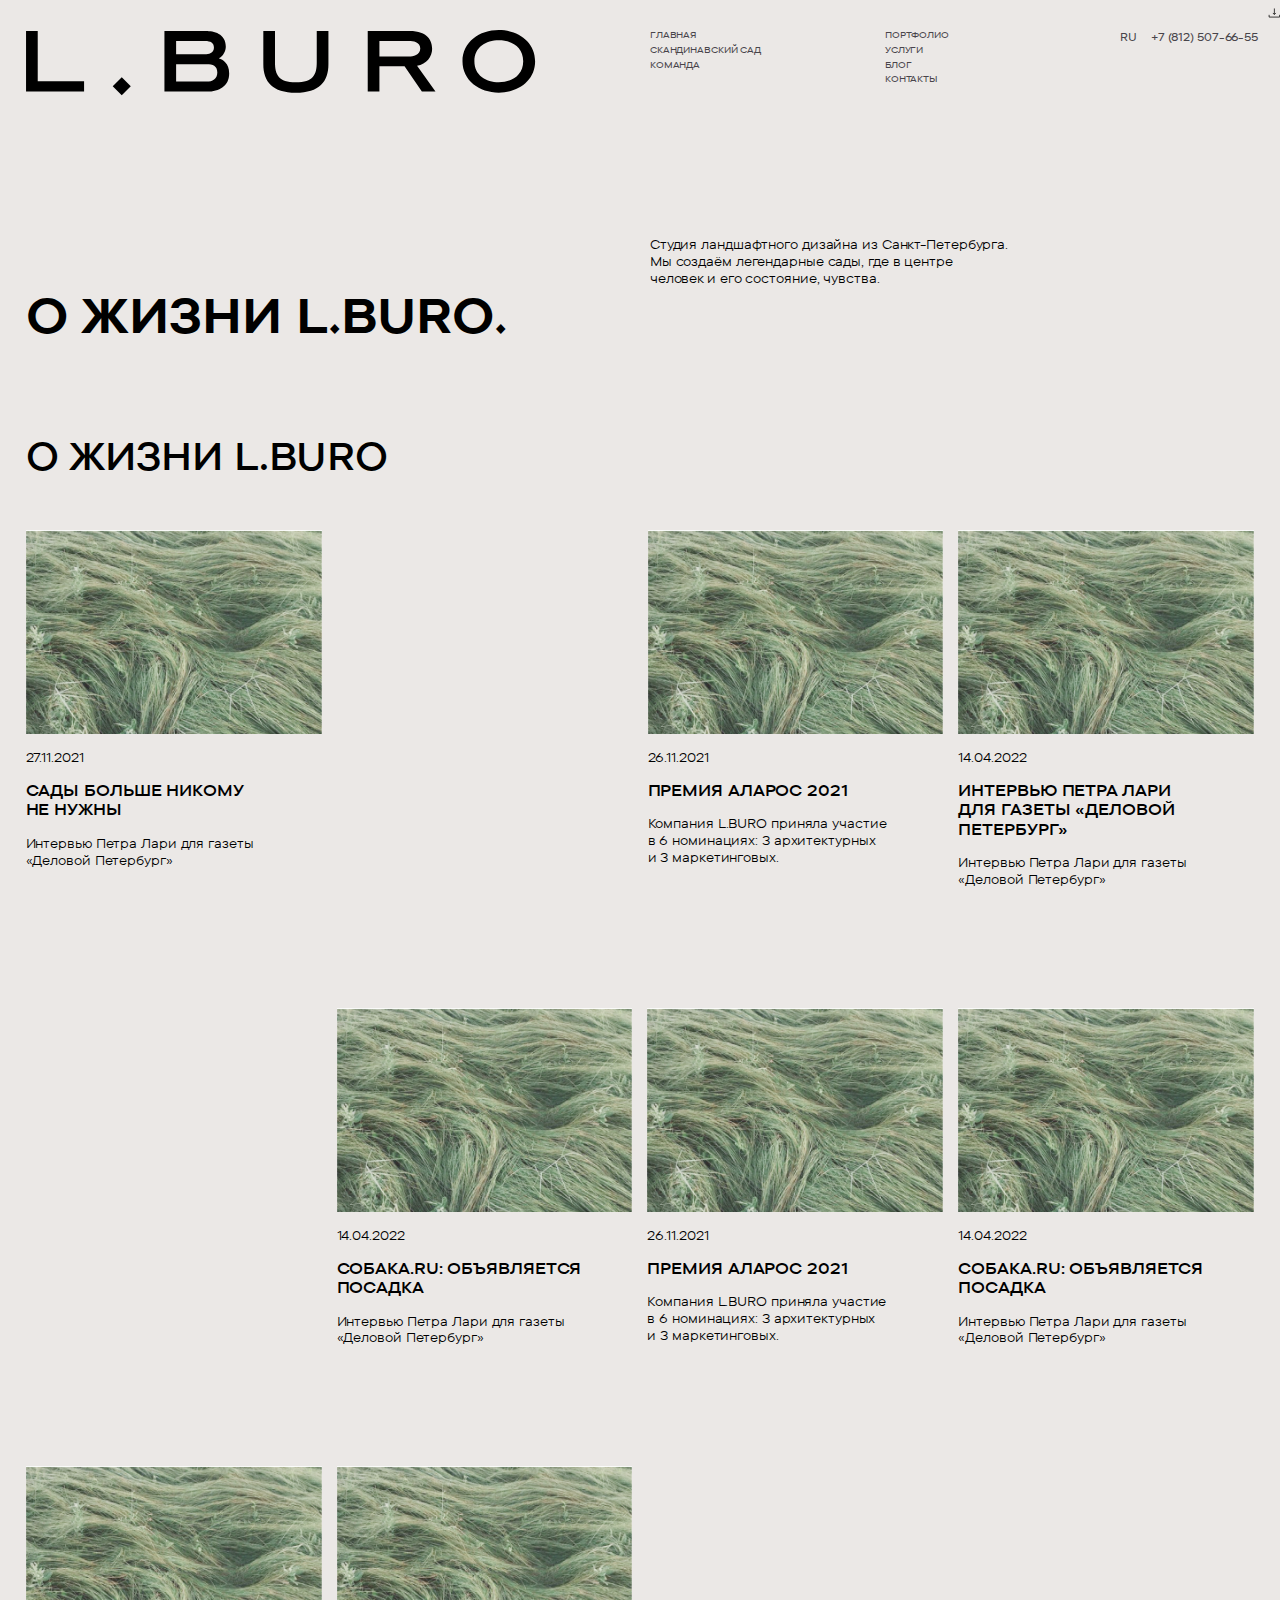
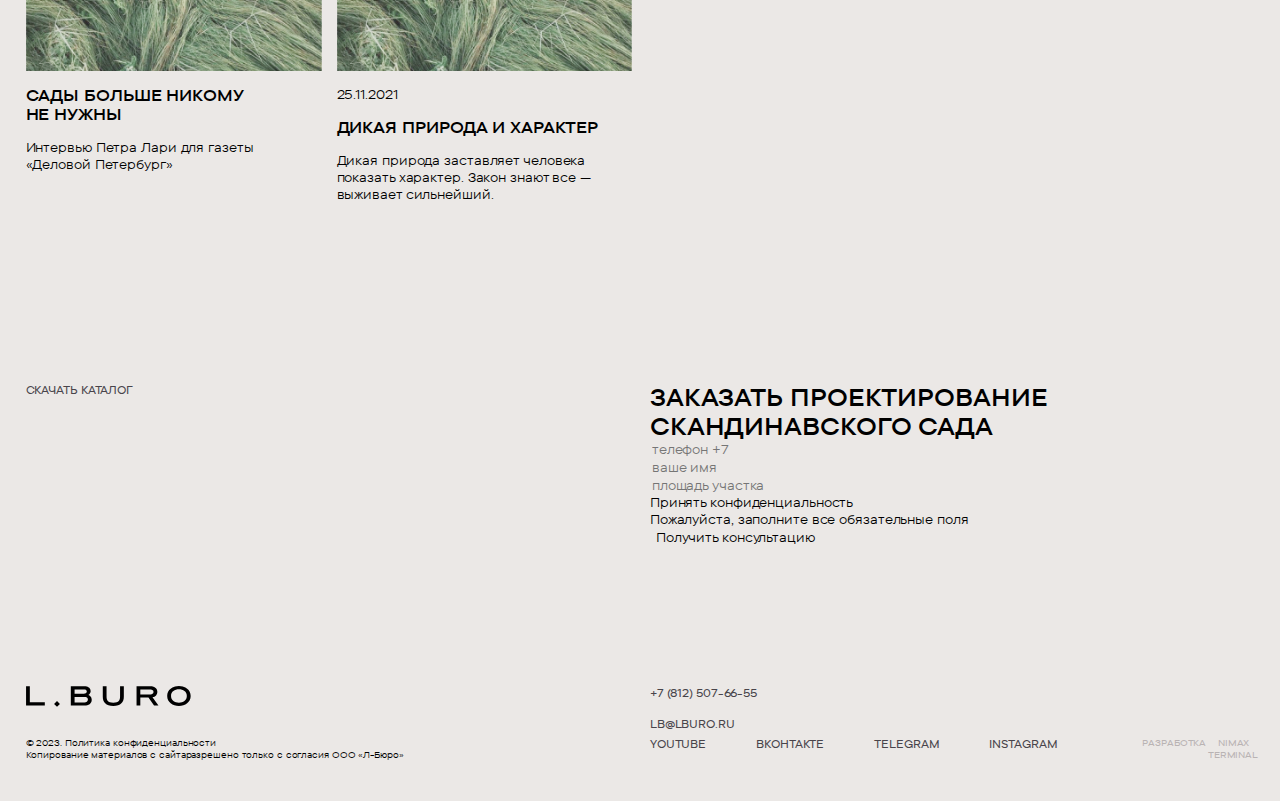
==== about_life.html @ 873e6e2b "1440 1.0" ====
<html lang="en"><head>
	<meta charset="UTF-8">
	<!-- <meta name="viewport" content="width=device-width; initial-scale=1.0; maximum-scale=1.0; minimum-scale=1.0; user-scalable=no; target-densityDpi=device-dpi"> -->
	<title>L_B-U-R-O</title>
	<link rel="stylesheet" type="text/css" href="css/vars.css">
	<link rel="stylesheet" type="text/css" href="css/style.css">
	<link rel="stylesheet" type="text/css" href="css/index.css">
	<link rel="stylesheet" type="text/css" href="css/media.css">
	<script async type="text/javascript" src="js/scr.js"></script>
	<link rel="icon" type="image/png" href="favicon.png">
</head>
<body>
	<header>
		<div class="wrap df jcsb ">
			<div class="l-col"><div class="logo"><img src="img/logo.svg" alt=""></div></div>
			<div class="r-col df jcsb">
				<nav class="df">
					<div class="menu_col">
						<a class="menu_block mr-100 db fz-9 lh-120 menu_block_chosen" href="index.html">ГЛАВНАЯ</a>
						<a class="menu_block mr-100 db fz-9 lh-120" href="scandinavian_garden.html">СКАНДИНАВСКИЙ САД</a>
						<a class="menu_block mr-100 db fz-9 lh-120" href="team.html">КОМАНДА</a>
					</div>
					<div class="menu_col">
						<a class="menu_block mr-100 db fz-9 lh-120" href="portfolio.html">ПОРТФОЛИО</a>
						<a class="menu_block mr-100 db fz-9 lh-120" href="services.html">УСЛУГИ</a>
						<a class="menu_block mr-100 db fz-9 lh-120" href="public_spaces.html">БЛОГ</a>
						<a class="menu_block mr-100 db fz-9 lh-120" href="contacts.html">КОНТАКТЫ</a>
					</div>
				</nav>
				<div class="w-145 df jcsb ">
					<a href="#">ru</a>
					<a href="tel:+78125076655">+7&nbsp;(812)&nbsp;507-66-55</a>
				</div>
			</div>
		</div>
	</header>


	<section id="Promo" class="promo">
		<div class="df jcsb wrap">
			<div class="l-col"></div>
			<div class="r-col"><p class="mt-110 mxw-360">Студия ландшафтного дизайна из Санкт-Петербурга.
				Мы создаём легендарные сады, где в центре человек и его состояние, чувства.</p></div>
			
		</div>
		<div class="df jcsb wrap">
			<h1 class="mb-60">О ЖИЗНИ L.BURO.</h1>
		</div>
    </section>

	
    <section>
        <div class="wrap">
            <h2 class="mxw-450">О ЖИЗНИ L.BURO</h2>
        </div>
        <div class="wrap">
            <div class="df mt-50">
                <div class="w-25p mr-15">
                    <img src="img/philosophy1.png" alt="">
					<p  class="mt-15">27.11.2021</p>
                    <h4 class="mt-15 mb-15 pr-20 pr">САДЫ БОЛЬШЕ НИКОМУ НЕ НУЖНЫ</h4>
                    <p>Интервью Петра Лари для газеты «Деловой Петербург»</p>
				</div>
                <div class="w-25p mr-15"></div>
                <div class="w-25p mr-15">
                    <img src="img/philosophy1.png" alt="">
					<p  class="mt-15">26.11.2021</p>
                    <h4 class="mt-15 mb-15 pr-20 pr">ПРЕМИЯ АЛАРОС 2021</h4>
                    <p>Компания L.BURO приняла участие в 6 номинациях: 3 архитектурных и 3 маркетинговых.</p>
				</div>
                <div class="w-25p">
                    <img src="img/philosophy1.png" alt="">
					<p  class="mt-15">14.04.2022</p>
                    <h4 class="mt-15 mb-15 pr-20 pr">Интервью Петра Лари для газеты «Деловой Петербург»</h4>
                    <p>Интервью Петра Лари для газеты «Деловой Петербург»</p>
				</div>
            </div>
            <div class="df jcfe mt-120">
                <div class="w-25p mr-15">
				</div>
                <div class="w-25p mr-15">
                    <img src="img/philosophy1.png" alt="">
					<p  class="mt-15">14.04.2022</p>
                    <h4 class="mt-15 mb-15 pr-20 pr">СОБАКА.RU: ОБЪЯВЛЯЕТСЯ ПОСАДКА</h4>
                    <p>Интервью Петра Лари для газеты «Деловой Петербург»</p>
				</div>
                <div class="w-25p mr-15">
                    <img src="img/philosophy1.png" alt="">
					<p  class="mt-15">26.11.2021</p>
                    <h4 class="mt-15 mb-15 pr-20 pr">ПРЕМИЯ АЛАРОС 2021</h4>
                    <p>Компания L.BURO приняла участие в 6 номинациях: 3 архитектурных и 3 маркетинговых.</p>
				</div>
                <div class="w-25p">
                    <img src="img/philosophy1.png" alt="">
					<p  class="mt-15">14.04.2022</p>
                    <h4 class="mt-15 mb-15 pr-20 pr">СОБАКА.RU: ОБЪЯВЛЯЕТСЯ ПОСАДКА</h4>
                    <p>Интервью Петра Лари для газеты «Деловой Петербург»</p>
				</div>
            </div>
            <div class="df jcfe mt-120">
                <div class="w-25p mr-15">
                    <img src="img/philosophy1.png" alt="">
					<p  class="mt-15"></p>
                    <h4 class="mt-15 mb-15 pr-20 pr">САДЫ БОЛЬШЕ НИКОМУ НЕ НУЖНЫ</h4>
                    <p>Интервью Петра Лари для газеты «Деловой Петербург»</p>
				</div>
                <div class="w-25p mr-15">
                    <img src="img/philosophy1.png" alt="">
					<p  class="mt-15">25.11.2021</p>
                    <h4 class="mt-15 mb-15 pr-20 pr">ДИКАЯ ПРИРОДА И ХАРАКТЕР</h4>
                    <p>Дикая природа заставляет человека показать характер. Закон знают все — выживает сильнейший.</p>
				</div>
                <div class="w-25p mr-15">
				</div>
                <div class="w-25p">
				</div>
            </div>
        </div>
    </section>



    <section class="ordering mt-150">
        <div class="wrap df jcsb">
			<div class="l-col df aifs">
				<a class="download_catalog" href="catalog.pdf" class="download-catalog" target="_blank" download="">Скачать каталог</a>
			</div>

			<div class="r-col df fdc ais">
                <h3>ЗАКАЗАТЬ ПРОЕКТИРОВАНИЕ<br/>СКАНДИНАВСКОГО САДА</h3>
                <form class="ordering_form df fdc ais" action="/mail/project.php">
                    <input type="tel" name="phone" placeholder="телефон +7" class="required">
                    <input type="text" name="name" placeholder="ваше&nbsp;имя" class="required">
                    <input type="text" name="square" placeholder="площадь участка" class="required">
                    <div class="ordering_check">
                        <div class="check-name">Принять конфиденциальность</div>
                        <input id="check-project" type="checkbox" name="check" hidden="" class="required">
                        <label for="check-project"></label>
                    </div>
                    <div class="error-block">Пожалуйста, заполните все обязательные поля</div>
                    <input class="asfs" type="submit" value="Получить консультацию">
                </form>
			</div>
        </div>
    </section>


	<footer>
		<div class="wrap df jcsb">
			<div class="l-col fdc">
				<img class="footer_logo" src="/img/logo.svg" alt="">
			</div>
			<div class="r-col">
				<div class="footer_contacts">
					<a href="tel:+78125076655">+7&nbsp;(812)&nbsp;507-66-55</a><br/>
					<a href="mailto:lb@lburo.ru">lb@lburo.ru</a>
				</div>
			</div>
		</div>
		<div class="wrap df jcsb">
			<div class="l-col">
				<div class="copyright">© 2023. Политика конфиденциальности<br/>
					Копирование материалов с сайтаразрешено только с согласия ООО «Л-Бюро»</div>
			</div>
			<div class="r-col df jcsb">
				<div class="footer_soc_list df">
					<div class="footer_soc"><a href="https://www.youtube.com/channel/UC5FNJGqJeMxqnwFnIz5Bm9A" target="_blank">YouTube</a></div>
					<div class="footer_soc"><a href="https://vk.com/lburo" target="_blank">ВKонтакте</a></div>
					<div class="footer_soc"><a href="https://t.me/lburo" target="_blank">TELEGRAM</a></div>
					<div class="footer_soc"><a href="https://www.instagram.com/lburo/" target="_blank">instagram</a></div>
				</div>
				<div class="footer_designer">
					Разработка&nbsp;&nbsp;&nbsp;
					<a href="https://www.nimax.ru/" target="_blank">NIMAX</a>&nbsp;&nbsp;&nbsp;
					<a href="https://www.terminaldesign.ru/" target="_blank">Terminal</a>
				</div>
			</div>
		</div>
	</footer>

</body>
</html>
---- css/vars.css ----
:root {
	--color-black: black;
	--color-dark-gray: #6C6B6B;
	--color-light-gray: #B9B3B3;

	--fz-text: 13px;
	--fz-text-lead: 19.5px;
	--fz-text-small-caps: 11px;
	--fz-text-small: 9px;
	--fz-text-link: 9px;
	--fz-text-Bullet-point: 13px;
	--lh-text: 1.3;
	--lh-other: 1.2;
	--lh-Bullet-point: 1.3;
}

.fw-l{font-weight: 300;}
.fw-r{font-weight: 400;}
.fw-n{font-weight: 450;}
.fw-m{font-weight: 500;}
.fw-db{font-weight: 600;}
.fw-b{font-weight: 700;}
.fz-13{font-size: 13px;}
.fz-19_5{font-size: 19.5px;}
.fz-11{font-size: 11px;}
.fz-9{font-size: 9px;}
.fz-38{font-size: 38px;}
.fz-24{font-size: 24px;}
.c-dg{color: #6C6B6B}
.c-lg{color: #B9B3B3}
.lh-130{line-height: 1.3;}
.lh-120{line-height: 1.2;}
---- css/style.css ----
@import "/fonts/stylesheet.css" all;
/* TT Commons Pro Expanded 300, 400, 500, 600 */

html,body{width: 100%; margin: 0; padding: 0;}
.wrap{margin: 0 auto; max-width: 1380px; width: 96%;}
.wrap_else{margin: 0 auto; max-width: 1440px; width: 90%;}
p, h1, h2, h3, h4, h5{-webkit-margin-before: 0; -webkit-margin-after: 0; margin: 0; padding: 0;}


*::selection{background-color: rgba(72,68,74,.6);}
body, a, h1, h2, h3, h4, input, textarea, button, input::placeholder, textarea::placeholder{font-family: "TT Commons Pro Expanded", Arial, sans-serif;}
body{
	font-size: var(--fz-text);
	line-height: var(--lh-text);
    color: var(--color-black);
    overflow-x: hidden;
	background-color: #EBE8E6;
	letter-spacing: -.1;
}
a, button{
	font-size: var(--fz-text-small-caps);
	line-height: var(--lh-text);
	text-transform: uppercase;
	font-weight: 500;
	display: block;
	letter-spacing: -.1;
}
body > section, footer, header{float: left; width: 100%;}
section{margin-bottom: 30px;}
a{text-decoration: none; color: #48444A;}
form{margin: 0;}
input{
    background: none;
    border: none;
    outline: none;
	letter-spacing: -.1;
}
h1, h2, h3, h4, h5{text-transform: uppercase; line-height: var(--lh-other);}
h1{
	font-family: "TT Commons Pro Expanded";
	font-size: 48px;
	font-weight: 700;
	text-transform: uppercase;}
h2{
	font-size: 38px;
	font-weight: 600;
}
h2.type2{
	font-weight: 300;
	color: #6C6B6B;
	width: 450px;
}
h3{
	font-size: 24px;
	font-weight: 600;
}
h4{
	font-size: 16px;
	font-weight: 600;
	letter-spacing: -.1;
}
img{max-width: 100%;}
/* h1:last-of-type:after {
    content: ".";
	font-weight: 700;} */

.l-col, .r-col{
	max-width: 682px;
	width: 49.5%;
	min-width: 49.5%;}
.r-col{margin-left: 16px;}
.col4{width: 25%;}
.col3{max-width: 33.4%;}

.pr{position: relative;}
.pa{position: absolute;}
.l-0{left: 0;}.r-0{right: 0;}.t-0{top: 0;}.b-0{bottom: 0;}
.l-1{left: 1px;}.r-1{right: 1px;}.t-1{top: 1px;}.b-1{bottom: 1px;}

.db{display: block;}
.df{display: flex;}
.fdc{flex-direction: column;}
.asfe{align-self: flex-end;}
.asfs{align-self: flex-start;}
.aife{align-items: flex-end;}
.aifs{align-items: flex-start;}
.aic{align-items: center;}
.ais{align-items: stretch;}
.jcsb{justify-content: space-between;}
.jcfs{justify-content: flex-start;}
.jcfe{justify-content: flex-end;}
.jcc{justify-content: center;}
.fww{flex-wrap: wrap;}

.bz-bb{box-sizing: border-box;}

.tar{text-align: right;}
.tal{text-align: left;}
.tac{text-align: center;}

.mnw-100p{min-width: 100%;}
.mnw-50p{min-width: 50%;}

.mxw-100p{max-width: 100%;}
.mxw-50p{max-width: 50%;}
.mxw-25p{max-width: 25%;}

.w-25p{width: 25%;}
.w-50p{width: 50%;}

.mxw-265{max-width: 265px;}
.mxw-280{max-width: 280px;}
.mxw-340{max-width: 340px;}
.mxw-350{max-width: 350px;}
.mxw-360{max-width: 360px;}
.mxw-370{max-width: 370px;}
.mxw-380{max-width: 380px;}
.mxw-400{max-width: 400px;}
.mxw-450{max-width: 450px;}
.mxw-505{max-width: 505px;}
.mxw-550{max-width: 550px;}
.mxw-630{max-width: 630px;}

.w-400{width: 400px;}
.w-265{width: 265px;}
.w-240{width: 265px;}
.w-135{width: 135px;}
.w-145{width: 145px;}
.w-10_5{width: 10.5px;}

.h-10_5{height: 10.5px;}

.p-1{padding: 1px;} .p-2{padding: 2px;} .p-3{padding: 3px;} .p-4{padding: 4px;} .p-5{padding: 5px;} .p-6{padding: 6px;} .p-7{padding: 7px;} .p-8{padding: 8px;} .p-9{padding: 9px;} .p-10{padding: 10px;} .p-11{padding: 11px;} .p-12{padding: 12px;} .p-13{padding: 13px;} .p-14{padding: 14px;} .p-15{padding: 15px;}

.pt-0{padding-top: 0px;}     .pr-0{padding-right: 0px;}     .pb-0{padding-bottom: 0;}     .pl-0{padding-left: 0px;}
.pt-5{padding-top: 5px;}     .pr-5{padding-right: 5px;}     .pb-5{padding-bottom: 5;}     .pl-5{padding-left: 5px;}
.pt-10{padding-top: 10px;}   .pr-10{padding-right: 10px;}   .pb-10{padding-bottom: 10;}   .pl-10{padding-left: 10px;}
.pt-15{padding-top: 15px;}   .pr-15{padding-right: 15px;}   .pb-15{padding-bottom: 15;}   .pl-15{padding-left: 15px;}
.pt-20{padding-top: 20px;}   .pr-20{padding-right: 20px;}   .pb-20{padding-bottom: 20;}   .pl-20{padding-left: 20px;}
.pt-25{padding-top: 25px;}   .pr-25{padding-right: 25px;}   .pb-25{padding-bottom: 25;}   .pl-25{padding-left: 25px;}
.pt-30{padding-top: 30px;}   .pr-30{padding-right: 30px;}   .pb-30{padding-bottom: 30;}   .pl-30{padding-left: 30px;}
.pt-35{padding-top: 35px;}   .pr-35{padding-right: 35px;}   .pb-35{padding-bottom: 35;}   .pl-35{padding-left: 35px;}
.pt-40{padding-top: 40px;}   .pr-40{padding-right: 40px;}   .pb-40{padding-bottom: 40;}   .pl-40{padding-left: 40px;}
.pt-45{padding-top: 45px;}   .pr-45{padding-right: 45px;}   .pb-45{padding-bottom: 45;}   .pl-45{padding-left: 45px;}
.pt-50{padding-top: 50px;}   .pr-50{padding-right: 50px;}   .pb-50{padding-bottom: 50;}   .pl-50{padding-left: 50px;}
.pt-55{padding-top: 55px;}   .pr-55{padding-right: 55px;}   .pb-55{padding-bottom: 55;}   .pl-55{padding-left: 55px;}
.pt-60{padding-top: 60px;}   .pr-60{padding-right: 60px;}   .pb-60{padding-bottom: 60;}   .pl-60{padding-left: 60px;}

.mt--10{margin-top: -10px;} .mr--10{margin-right: -10px;} .mb--10{margin-bottom: -10;} .ml--10{margin-left: -10px;}
.mt--9{margin-top: -9px;}   .mr--9{margin-right: -9px;}   .mb--9{margin-bottom: -9;}   .ml--9{margin-left: -9px;}
.mt--8{margin-top: -8px;}   .mr--8{margin-right: -8px;}   .mb--8{margin-bottom: -8;}   .ml--8{margin-left: -8px;}
.mt--7{margin-top: -7px;}   .mr--7{margin-right: -7px;}   .mb--7{margin-bottom: -7;}   .ml--7{margin-left: -7px;}
.mt--6{margin-top: -6px;}   .mr--6{margin-right: -6px;}   .mb--6{margin-bottom: -6;}   .ml--6{margin-left: -6px;}
.mt--5{margin-top: -5px;}   .mr--5{margin-right: -5px;}   .mb--5{margin-bottom: -5;}   .ml--5{margin-left: -5px;}
.mt--4{margin-top: -4px;}   .mr--4{margin-right: -4px;}   .mb--4{margin-bottom: -4;}   .ml--4{margin-left: -4px;}
.mt--3{margin-top: -3px;}   .mr--3{margin-right: -3px;}   .mb--3{margin-bottom: -3;}   .ml--3{margin-left: -3px;}
.mt--2{margin-top: -2px;}   .mr--2{margin-right: -2px;}   .mb--2{margin-bottom: -2;}   .ml--2{margin-left: -2px;}
.mt--1{margin-top: -1px;}   .mr--1{margin-right: -1px;}   .mb--1{margin-bottom: -1;}   .ml--1{margin-left: -1px;}
.mt-1{margin-top: 1px;}     .mr-1{margin-right: 1px;}     .mb-1{margin-bottom: 1;}     .ml-1{margin-left: 1px;}
.mt-2{margin-top: 2px;}     .mr-2{margin-right: 2px;}     .mb-2{margin-bottom: 2;}     .ml-2{margin-left: 2px;}
.mt-3{margin-top: 3px;}     .mr-3{margin-right: 3px;}     .mb-3{margin-bottom: 3;}     .ml-3{margin-left: 3px;}
.mt-4{margin-top: 4px;}     .mr-4{margin-right: 4px;}     .mb-4{margin-bottom: 4;}     .ml-4{margin-left: 4px;}
.mt-5{margin-top: 5px;}     .mr-5{margin-right: 5px;}     .mb-5{margin-bottom: 5;}     .ml-5{margin-left: 5px;}
.mt-6{margin-top: 6px;}     .mr-6{margin-right: 6px;}     .mb-6{margin-bottom: 6;}     .ml-6{margin-left: 6px;}
.mt-7{margin-top: 7px;}     .mr-7{margin-right: 7px;}     .mb-7{margin-bottom: 7;}     .ml-7{margin-left: 7px;}
.mt-8{margin-top: 8px;}     .mr-8{margin-right: 8px;}     .mb-8{margin-bottom: 8;}     .ml-8{margin-left: 8px;}
.mt-9{margin-top: 9px;}     .mr-9{margin-right: 9px;}     .mb-9{margin-bottom: 9;}     .ml-9{margin-left: 9px;}
.mt-10{margin-top: 10px;}   .mr-10{margin-right: 10px;}   .mb-10{margin-bottom: 10;}   .ml-10{margin-left: 10px;}
.mt-15{margin-top: 15px;}   .mr-15{margin-right: 15px;}   .mb-15{margin-bottom: 15;}   .ml-15{margin-left: 15px;}
.mt-20{margin-top: 20px;}   .mr-20{margin-right: 20px;}   .mb-20{margin-bottom: 20;}   .ml-20{margin-left: 20px;}
.mt-25{margin-top: 25px;}   .mr-25{margin-right: 25px;}   .mb-25{margin-bottom: 25;}   .ml-25{margin-left: 25px;}
.mt-30{margin-top: 30px;}   .mr-30{margin-right: 30px;}   .mb-30{margin-bottom: 30;}   .ml-30{margin-left: 30px;}
.mt-35{margin-top: 35px;}   .mr-35{margin-right: 35px;}   .mb-35{margin-bottom: 35;}   .ml-35{margin-left: 35px;}
.mt-40{margin-top: 40px;}   .mr-40{margin-right: 40px;}   .mb-40{margin-bottom: 40;}   .ml-40{margin-left: 40px;}
.mt-45{margin-top: 45px;}   .mr-45{margin-right: 45px;}   .mb-45{margin-bottom: 45;}   .ml-45{margin-left: 45px;}
.mt-50{margin-top: 50px;}   .mr-50{margin-right: 50px;}   .mb-50{margin-bottom: 50;}   .ml-50{margin-left: 50px;}
.mt-55{margin-top: 55px;}   .mr-55{margin-right: 55px;}   .mb-55{margin-bottom: 55;}   .ml-55{margin-left: 55px;}
.mt-60{margin-top: 60px;}   .mr-60{margin-right: 60px;}   .mb-60{margin-bottom: 60;}   .ml-60{margin-left: 60px;}
.mt-65{margin-top: 65px;}   .mr-65{margin-right: 65px;}   .mb-65{margin-bottom: 65;}   .ml-65{margin-left: 65px;}
.mt-70{margin-top: 70px;}   .mr-70{margin-right: 70px;}   .mb-70{margin-bottom: 70;}   .ml-70{margin-left: 70px;}
.mt-75{margin-top: 75px;}   .mr-75{margin-right: 75px;}   .mb-75{margin-bottom: 75;}   .ml-75{margin-left: 75px;}
.mt-80{margin-top: 80px;}   .mr-80{margin-right: 80px;}   .mb-80{margin-bottom: 80;}   .ml-80{margin-left: 80px;}
.mt-85{margin-top: 85px;}   .mr-85{margin-right: 85px;}   .mb-85{margin-bottom: 85;}   .ml-85{margin-left: 85px;}
.mt-90{margin-top: 90px;}   .mr-90{margin-right: 90px;}   .mb-90{margin-bottom: 90;}   .ml-90{margin-left: 90px;}
.mt-95{margin-top: 95px;}   .mr-95{margin-right: 95px;}   .mb-95{margin-bottom: 95;}   .ml-95{margin-left: 95px;}
.mt-100{margin-top: 100px;} .mr-100{margin-right: 100px;} .mb-100{margin-bottom: 100;} .ml-100{margin-left: 100px;}
.mt-105{margin-top: 105px;} .mr-105{margin-right: 105px;} .mb-105{margin-bottom: 105;} .ml-105{margin-left: 105px;}
.mt-110{margin-top: 110px;} .mr-110{margin-right: 110px;} .mb-110{margin-bottom: 110;} .ml-110{margin-left: 110px;}
.mt-115{margin-top: 115px;} .mr-115{margin-right: 115px;} .mb-115{margin-bottom: 115;} .ml-115{margin-left: 115px;}
.mt-120{margin-top: 120px;} .mr-120{margin-right: 120px;} .mb-120{margin-bottom: 120;} .ml-120{margin-left: 120px;}
.mt-125{margin-top: 125px;} .mr-125{margin-right: 125px;} .mb-125{margin-bottom: 125;} .ml-125{margin-left: 125px;}
.mt-130{margin-top: 130px;} .mr-130{margin-right: 130px;} .mb-130{margin-bottom: 130;} .ml-130{margin-left: 130px;}
.mt-135{margin-top: 135px;} .mr-135{margin-right: 135px;} .mb-135{margin-bottom: 135;} .ml-135{margin-left: 135px;}
.mt-140{margin-top: 140px;} .mr-140{margin-right: 140px;} .mb-140{margin-bottom: 140;} .ml-140{margin-left: 140px;}
.mt-145{margin-top: 145px;} .mr-145{margin-right: 145px;} .mb-145{margin-bottom: 145;} .ml-145{margin-left: 145px;}
.mt-150{margin-top: 150px;} .mr-150{margin-right: 150px;} .mb-150{margin-bottom: 150;} .ml-150{margin-left: 150px;}
.mt-155{margin-top: 155px;} .mr-155{margin-right: 155px;} .mb-155{margin-bottom: 155;} .ml-155{margin-left: 155px;}
.mt-160{margin-top: 160px;} .mr-160{margin-right: 160px;} .mb-160{margin-bottom: 160;} .ml-160{margin-left: 160px;}
.mt-165{margin-top: 165px;} .mr-165{margin-right: 165px;} .mb-165{margin-bottom: 165;} .ml-165{margin-left: 165px;}
.mt-170{margin-top: 170px;} .mr-170{margin-right: 170px;} .mb-170{margin-bottom: 170;} .ml-170{margin-left: 170px;}
.mt-175{margin-top: 175px;} .mr-175{margin-right: 175px;} .mb-175{margin-bottom: 175;} .ml-175{margin-left: 175px;}
.mt-180{margin-top: 180px;} .mr-180{margin-right: 180px;} .mb-180{margin-bottom: 180;} .ml-180{margin-left: 180px;}
.mt-185{margin-top: 185px;} .mr-185{margin-right: 185px;} .mb-185{margin-bottom: 185;} .ml-185{margin-left: 185px;}
.mt-190{margin-top: 190px;} .mr-190{margin-right: 190px;} .mb-190{margin-bottom: 190;} .ml-190{margin-left: 190px;}
.mt-195{margin-top: 195px;} .mr-195{margin-right: 195px;} .mb-195{margin-bottom: 195;} .ml-195{margin-left: 195px;}
.mt-200{margin-top: 200px;} .mr-200{margin-right: 200px;} .mb-200{margin-bottom: 200;} .ml-200{margin-left: 200px;}
.mt-205{margin-top: 205px;} .mr-205{margin-right: 205px;} .mb-205{margin-bottom: 205;} .ml-205{margin-left: 205px;}
.mt-210{margin-top: 210px;} .mr-210{margin-right: 210px;} .mb-210{margin-bottom: 210;} .ml-210{margin-left: 210px;}
.mt-215{margin-top: 215px;} .mr-215{margin-right: 215px;} .mb-215{margin-bottom: 215;} .ml-215{margin-left: 215px;}
.mt-220{margin-top: 220px;} .mr-220{margin-right: 220px;} .mb-220{margin-bottom: 220;} .ml-220{margin-left: 220px;}
.mt-225{margin-top: 225px;} .mr-225{margin-right: 225px;} .mb-225{margin-bottom: 225;} .ml-225{margin-left: 225px;}
.mt-230{margin-top: 230px;} .mr-230{margin-right: 230px;} .mb-230{margin-bottom: 230;} .ml-230{margin-left: 230px;}
.mt-235{margin-top: 235px;} .mr-235{margin-right: 235px;} .mb-235{margin-bottom: 235;} .ml-235{margin-left: 235px;}
.mt-240{margin-top: 240px;} .mr-240{margin-right: 240px;} .mb-240{margin-bottom: 240;} .ml-240{margin-left: 240px;}
.mt-245{margin-top: 245px;} .mr-245{margin-right: 245px;} .mb-245{margin-bottom: 245;} .ml-245{margin-left: 245px;}
.mt-250{margin-top: 250px;} .mr-250{margin-right: 250px;} .mb-250{margin-bottom: 250;} .ml-250{margin-left: 250px;}
.mt-300{margin-top: 300px;} .mr-300{margin-right: 300px;} .mb-300{margin-bottom: 300;} .ml-300{margin-left: 300px;}
.mt-325{margin-top: 325px;} .mr-325{margin-right: 325px;} .mb-325{margin-bottom: 325;} .ml-325{margin-left: 325px;}

.ovf-h{overflow: hidden;}
.p-7_5-0{padding: 7.5px 0;}
.bb-1-lg{border-bottom: 1px solid #B9B3B3;}
.bt-1-lg{border-top: 1px solid #B9B3B3;}
.tt-u{text-transform: uppercase;}
.h-120{height: 120px;}
.h-180{height: 180px;}
.bg-arrow_up{background-image: url(../img/icon/arrow_up.svg);}
.bgpx-r{background-position-x: right}
.bgpy-c{background-position-y: center}
.bgpy-t{background-position-y: top}
.bgr-nr{background-repeat: no-repeat;}
.bgc-dl{background-color: #858B76;}
.bgc-ll{background-color: #DBDCD7;}
.bgc-lb{background-color: #CCD7E0;}
.bgc-w{background-color: #fff;}
.bgc-g{background-color: #A6A5A5;}
.bgc-p{background-color: #F1C8BF;}

header{
    width: 100%;
    margin: 30px auto;}
.logo{
    max-width: 510px;
	margin-right: auto;}
.logo img{
    width: 100%;}
.menu_wrap{
	min-width: 50%;}
.menu_block{
	width: 135px;
	font-weight: 500;
	margin-bottom: 4px;
}

section.promo{}
.catalog_categories{
	display: flex;
	flex-direction: column;
	color: var(--color-dark-gray);
	width: 360px;}
.catalog_categories_block{
	border-bottom: 1px solid var(--color-light-gray);
	font-size: var(--fz-text-small-caps);
	padding-bottom: 5.5px;
	padding-top: 7.5px;}
.download_catalog:after{
    content: '';
    position: absolute;
    right: 0;
    top: 7.5px;
    width: 12px;
    height: 10px;
    background: url(/img/icon/download_catalog.svg) center no-repeat;
}
.see_more{width: 160px;}
.see_more:after{background: url(/img/icon/see_more.svg) center no-repeat;}

.banner_form input{
    font-weight: 500;
    font-size: 11px;
    line-height: 120%;
    text-transform: uppercase;
    color: #6C6B6B;
    cursor: pointer;
    padding: 7.5px 0;
    font-family: 'TT Commons Pro Expanded', Arial;
}
.banner_form input.error{
    color: #EB5757;
}
.error_block{
    position: absolute;
    left: 0;
    top: calc(100% + 8px);
	opacity: 0;
    font-weight: 400;
    font-size: 9px;
    line-height: 120%;
    letter-spacing: -0.01em;
    color: #EB5757;
	transition: .3s;
}
input.error .error_block{
	opacity: 1;
}

section.under_promo{}
.main_slider{
	width: 100vw;
	height: 45vw;
	position: relative;
}
.main_slide{
	position: absolute;
	top: 0; left: 0;
	z-index: 10;
	width: 100%;
	height: 100%;
	transition: .3s;
	opacity: 0;
}
.main_slide.chosen{opacity: 1;}
.main_slide:nth-child(1){background-color: #fff;}
.main_slide:nth-child(2){background-color: #955b5b;}
.main_slide:nth-child(3){background-color: #8bd145;}
.main_slide:nth-child(4){background-color: #35c4c9;}
.main_slide:nth-child(5){background-color: #df357c;}



footer{
	padding: 40px 0; margin-top: 70px;
}
.footer_logo{width: 165px; margin-bottom: 30px;}
.copyright{
	font-size: var(--fz-text-small);
}
.footer_soc{
	margin-right: 50px;
}

.footer_designer{
    color: #B9B3B3;
    font-weight: 500;
    font-size: var(--fz-text-link);
    line-height: 120%;
    text-align: right;
	text-transform: uppercase;
}
.footer_designer a{
    color: #B9B3B3;
    font-size: var(--fz-text-link);
	display: inline;
}



.portfolio_block_name{margin: 20px 0;}
---- css/index.css ----
.philosophy_h_comment{
	width: 280px;
	margin-bottom: 25px;
}
.philosophy_link_list{
	margin-top: 192.5px;
	width: 365px;
}
.philosophy_link_block{
	font-size: var(--fz-text-small-caps);
	display: flex;
	border-bottom: 1px solid var(--color-light-gray);
	text-transform: uppercase;
	font-weight: 500;
	padding: 7.5px 0;
}
.philosophy_link_number{
	color: var(--color-dark-gray);
	margin-right: 60px;
	font-weight: 500;
}
.philosophy_skandinavskiy_sad_link_list{
	margin-top: 50px;
}
.philosophy_skandinavskiy_sad_link{
	width: calc(33.33% - 14px);
	margin-bottom: 20px;
}
.philosophy_skandinavskiy_sad_text{
	margin: 8px 0;
	font-size: var(--fz-text-small-caps);
	text-transform: uppercase;
	font-weight: 500;
	position: relative;
	width: 100%;
}
.philosophy_skandinavskiy_sad_link img{
	width: 100%;
}
.philosophy_skandinavskiy_sad_text:after{
	content: "";
	display: block;
	position: absolute;
	right: 0;
	top: 1px;
	width: 10.5px;
	height: 10.5px;
}
.philosophy_skandinavskiy_sad_link:nth-child(1) .philosophy_skandinavskiy_sad_text:after{background-color: #858B76;}
.philosophy_skandinavskiy_sad_link:nth-child(2) .philosophy_skandinavskiy_sad_text:after{background-color: #DBDCD7;}
.philosophy_skandinavskiy_sad_link:nth-child(3) .philosophy_skandinavskiy_sad_text:after{background-color: #CCD7E0;}
.philosophy_skandinavskiy_sad_link:nth-child(4) .philosophy_skandinavskiy_sad_text:after{background-color: #fff;}
.philosophy_skandinavskiy_sad_link:nth-child(5) .philosophy_skandinavskiy_sad_text:after{background-color: #A6A5A5;}
.philosophy_skandinavskiy_sad_link:nth-child(6) .philosophy_skandinavskiy_sad_text:after{background-color: #F1C8BF;}

.philosophy h3{
	width: 280px;
}
---- css/media.css ----
@media(max-width: 1920px){

}
/* 1920px 1920px 1920px*/

@media(max-width: 1600px){

}
/* 1600px 1600px 1600px*/

@media(max-width: 1400px){
}
/* 1400px 1400px 1400px*/

@media(max-width: 1280px){

}
/* 1280px 1280px 1280px*/

@media(max-width: 1100px){
}
/* 1100px 1100px 1100px*/

@media(max-width: 960px){

}
/* 960px 960px 960px*/

@media(max-width: 800px){
}
/* 800px 800px 800px*/

@media(max-width: 720px){
}
/* 720px 720px 720px*/

@media(max-width: 600px){

}
/* 600px 600px 600px*/

@media(max-width: 480px){

}
/* 480px 480px 480px*/

@media(max-width: 400px){

}
/* 400px 400px 400px*/

@media(max-width: 360px){

}
/* 360px 360px 360px*/

@media(max-width: 320px){

}
/* 320px 320px 320px*/
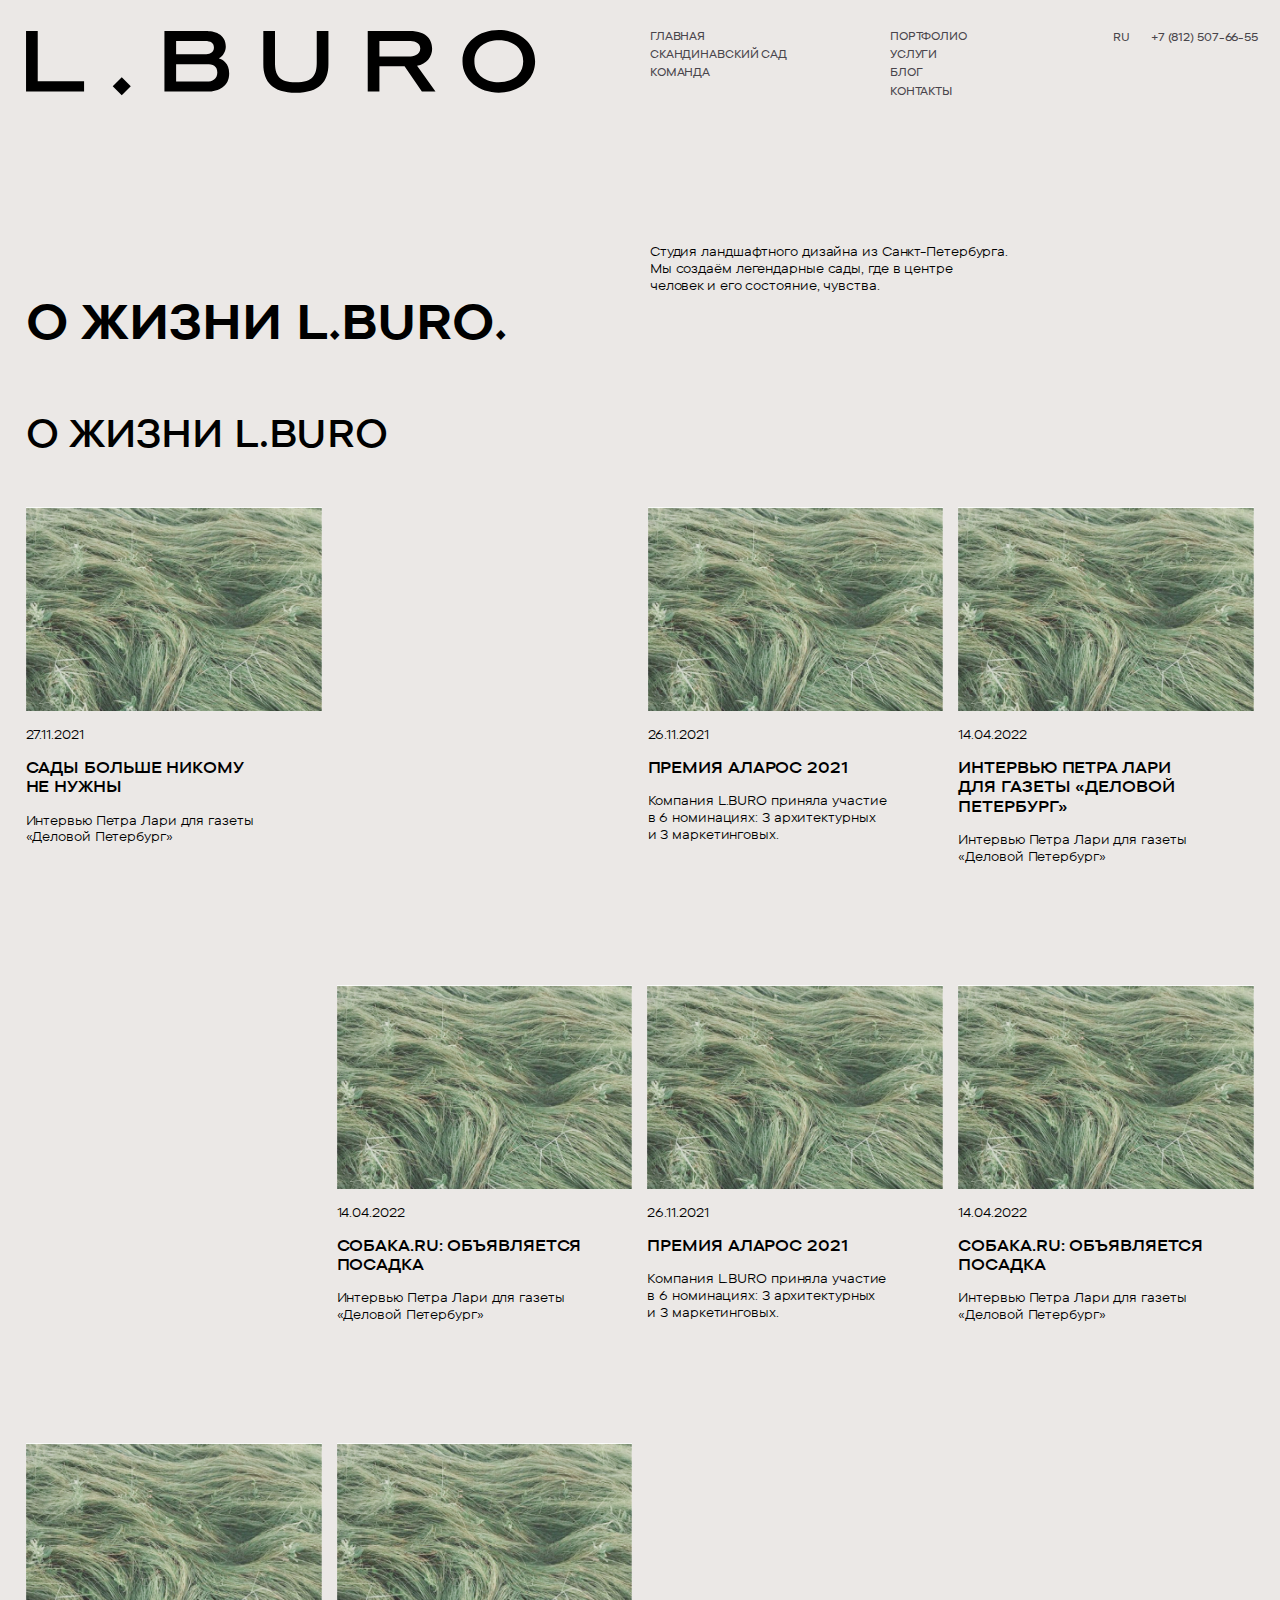
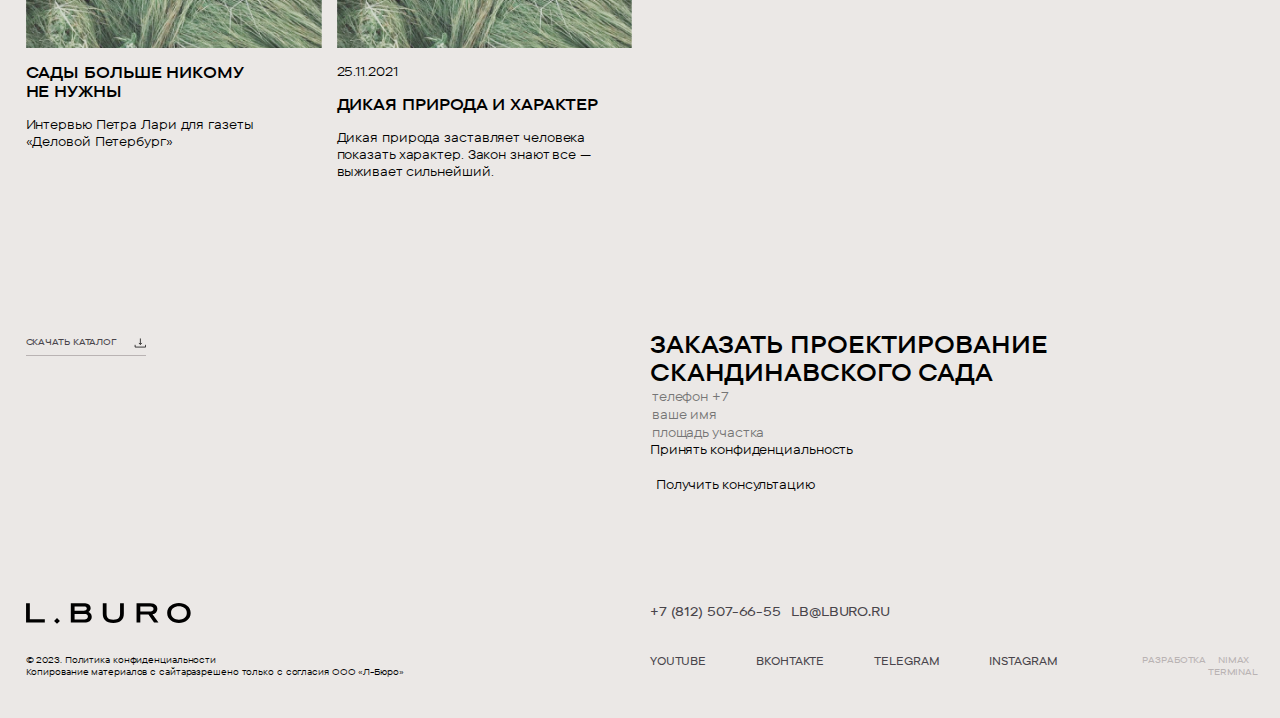
==== commit c82baa3f: "fixes from prev site" ====
--- a/about_life.html
+++ b/about_life.html
@@ -15,16 +15,16 @@
 			<div class="l-col"><div class="logo"><img src="img/logo.svg" alt=""></div></div>
 			<div class="r-col df jcsb">
 				<nav class="df">
-					<div class="menu_col">
-						<a class="menu_block mr-100 db fz-9 lh-120 menu_block_chosen" href="index.html">ГЛАВНАЯ</a>
-						<a class="menu_block mr-100 db fz-9 lh-120" href="scandinavian_garden.html">СКАНДИНАВСКИЙ САД</a>
-						<a class="menu_block mr-100 db fz-9 lh-120" href="team.html">КОМАНДА</a>
+					<div class="menu_col df fdc aifs mr-100 w-140">
+						<a class="menu_block mb-4 db fz-11 lh-120 menu_block_chosen" href="index.html">ГЛАВНАЯ</a>
+						<a class="menu_block mb-4 db fz-11 lh-120" href="scandinavian_garden.html">СКАНДИНАВСКИЙ САД</a>
+						<a class="menu_block mb-4 db fz-11 lh-120" href="team.html">КОМАНДА</a>
 					</div>
-					<div class="menu_col">
-						<a class="menu_block mr-100 db fz-9 lh-120" href="portfolio.html">ПОРТФОЛИО</a>
-						<a class="menu_block mr-100 db fz-9 lh-120" href="services.html">УСЛУГИ</a>
-						<a class="menu_block mr-100 db fz-9 lh-120" href="public_spaces.html">БЛОГ</a>
-						<a class="menu_block mr-100 db fz-9 lh-120" href="contacts.html">КОНТАКТЫ</a>
+					<div class="menu_col df fdc aifs">
+						<a class="menu_block mb-4 db fz-11 lh-120" href="portfolio.html">ПОРТФОЛИО</a>
+						<a class="menu_block mb-4 db fz-11 lh-120" href="services.html">УСЛУГИ</a>
+						<a class="menu_block mb-4 db fz-11 lh-120" href="public_spaces.html">БЛОГ</a>
+						<a class="menu_block mb-4 db fz-11 lh-120" href="contacts.html">КОНТАКТЫ</a>
 					</div>
 				</nav>
 				<div class="w-145 df jcsb ">
@@ -123,7 +123,7 @@
     <section class="ordering mt-150">
         <div class="wrap df jcsb">
 			<div class="l-col df aifs">
-				<a class="download_catalog" href="catalog.pdf" class="download-catalog" target="_blank" download="">Скачать каталог</a>
+				<a class="db pr w-120 bb-1-lg p-7_5-0 fw-m fz-9 lh-120 download_catalog" href="catalog.pdf" class="download-catalog" target="_blank" download="">Скачать каталог</a>
 			</div>
 
 			<div class="r-col df fdc ais">
@@ -137,7 +137,7 @@
                         <input id="check-project" type="checkbox" name="check" hidden="" class="required">
                         <label for="check-project"></label>
                     </div>
-                    <div class="error-block">Пожалуйста, заполните все обязательные поля</div>
+                    <div class="op-0">Пожалуйста, заполните все обязательные поля</div>
                     <input class="asfs" type="submit" value="Получить консультацию">
                 </form>
 			</div>
--- a/css/vars.css
+++ b/css/vars.css
@@ -29,5 +29,6 @@
 .fz-24{font-size: 24px;}
 .c-dg{color: #6C6B6B}
 .c-lg{color: #B9B3B3}
+.c-b{color: #000;}
 .lh-130{line-height: 1.3;}
 .lh-120{line-height: 1.2;}--- a/css/style.css
+++ b/css/style.css
@@ -26,8 +26,8 @@
 	letter-spacing: -.1;
 }
 body > section, footer, header{float: left; width: 100%;}
-section{margin-bottom: 30px;}
-a{text-decoration: none; color: #48444A;}
+a{text-decoration: none; color: #48444A; border-bottom: 1px solid transparent; transition: .3s;}
+a:hover{border-bottom: 1px solid #B9B3B3;}
 form{margin: 0;}
 input{
     background: none;
@@ -70,13 +70,13 @@
 	min-width: 49.5%;}
 .r-col{margin-left: 16px;}
 .col4{width: 25%;}
-.col3{max-width: 33.4%;}
 
 .pr{position: relative;}
 .pa{position: absolute;}
 .l-0{left: 0;}.r-0{right: 0;}.t-0{top: 0;}.b-0{bottom: 0;}
 .l-1{left: 1px;}.r-1{right: 1px;}.t-1{top: 1px;}.b-1{bottom: 1px;}
 
+.op-0{opacity: 0;}
 .db{display: block;}
 .df{display: flex;}
 .fdc{flex-direction: column;}
@@ -92,7 +92,7 @@
 .jcc{justify-content: center;}
 .fww{flex-wrap: wrap;}
 
-.bz-bb{box-sizing: border-box;}
+.bs-bb{box-sizing: border-box;}
 
 .tar{text-align: right;}
 .tal{text-align: left;}
@@ -103,6 +103,7 @@
 
 .mxw-100p{max-width: 100%;}
 .mxw-50p{max-width: 50%;}
+.mxw-33p{max-width: 33.4%;}
 .mxw-25p{max-width: 25%;}
 
 .w-25p{width: 25%;}
@@ -124,11 +125,13 @@
 .w-400{width: 400px;}
 .w-265{width: 265px;}
 .w-240{width: 265px;}
+.w-120{width: 120px;}
 .w-135{width: 135px;}
+.w-140{width: 140px;}
 .w-145{width: 145px;}
-.w-10_5{width: 10.5px;}
-
-.h-10_5{height: 10.5px;}
+
+.w-12_5{width: 12.5px;}
+.h-12_5{height: 12.5px;}
 
 .p-1{padding: 1px;} .p-2{padding: 2px;} .p-3{padding: 3px;} .p-4{padding: 4px;} .p-5{padding: 5px;} .p-6{padding: 6px;} .p-7{padding: 7px;} .p-8{padding: 8px;} .p-9{padding: 9px;} .p-10{padding: 10px;} .p-11{padding: 11px;} .p-12{padding: 12px;} .p-13{padding: 13px;} .p-14{padding: 14px;} .p-15{padding: 15px;}
 
@@ -220,6 +223,7 @@
 .ovf-h{overflow: hidden;}
 .p-7_5-0{padding: 7.5px 0;}
 .bb-1-lg{border-bottom: 1px solid #B9B3B3;}
+.bb-3-b{border-bottom: 3px solid #000;}
 .bt-1-lg{border-top: 1px solid #B9B3B3;}
 .tt-u{text-transform: uppercase;}
 .h-120{height: 120px;}
@@ -246,11 +250,6 @@
     width: 100%;}
 .menu_wrap{
 	min-width: 50%;}
-.menu_block{
-	width: 135px;
-	font-weight: 500;
-	margin-bottom: 4px;
-}
 
 section.promo{}
 .catalog_categories{
@@ -267,13 +266,14 @@
     content: '';
     position: absolute;
     right: 0;
-    top: 7.5px;
+    top: 0;
+	height: 100%;
     width: 12px;
-    height: 10px;
     background: url(/img/icon/download_catalog.svg) center no-repeat;
 }
 .see_more{width: 160px;}
-.see_more:after{background: url(/img/icon/see_more.svg) center no-repeat;}
+.see_more:after{
+	background: url(/img/icon/see_more.svg) center no-repeat;}
 
 .banner_form input{
     font-weight: 500;
@@ -307,7 +307,7 @@
 section.under_promo{}
 .main_slider{
 	width: 100vw;
-	height: 45vw;
+	height: 695px;
 	position: relative;
 }
 .main_slide{
@@ -338,7 +338,12 @@
 .footer_soc{
 	margin-right: 50px;
 }
-
+.footer_contacts{display: flex;}
+.footer_contacts>*{
+	font-size: 13px;
+	font-weight: 500;
+}
+.footer_contacts>*:first-child{margin-right: 10px;}
 .footer_designer{
     color: #B9B3B3;
     font-weight: 500;
--- a/css/index.css
+++ b/css/index.css
@@ -5,19 +5,6 @@
 .philosophy_link_list{
 	margin-top: 192.5px;
 	width: 365px;
-}
-.philosophy_link_block{
-	font-size: var(--fz-text-small-caps);
-	display: flex;
-	border-bottom: 1px solid var(--color-light-gray);
-	text-transform: uppercase;
-	font-weight: 500;
-	padding: 7.5px 0;
-}
-.philosophy_link_number{
-	color: var(--color-dark-gray);
-	margin-right: 60px;
-	font-weight: 500;
 }
 .philosophy_skandinavskiy_sad_link_list{
 	margin-top: 50px;
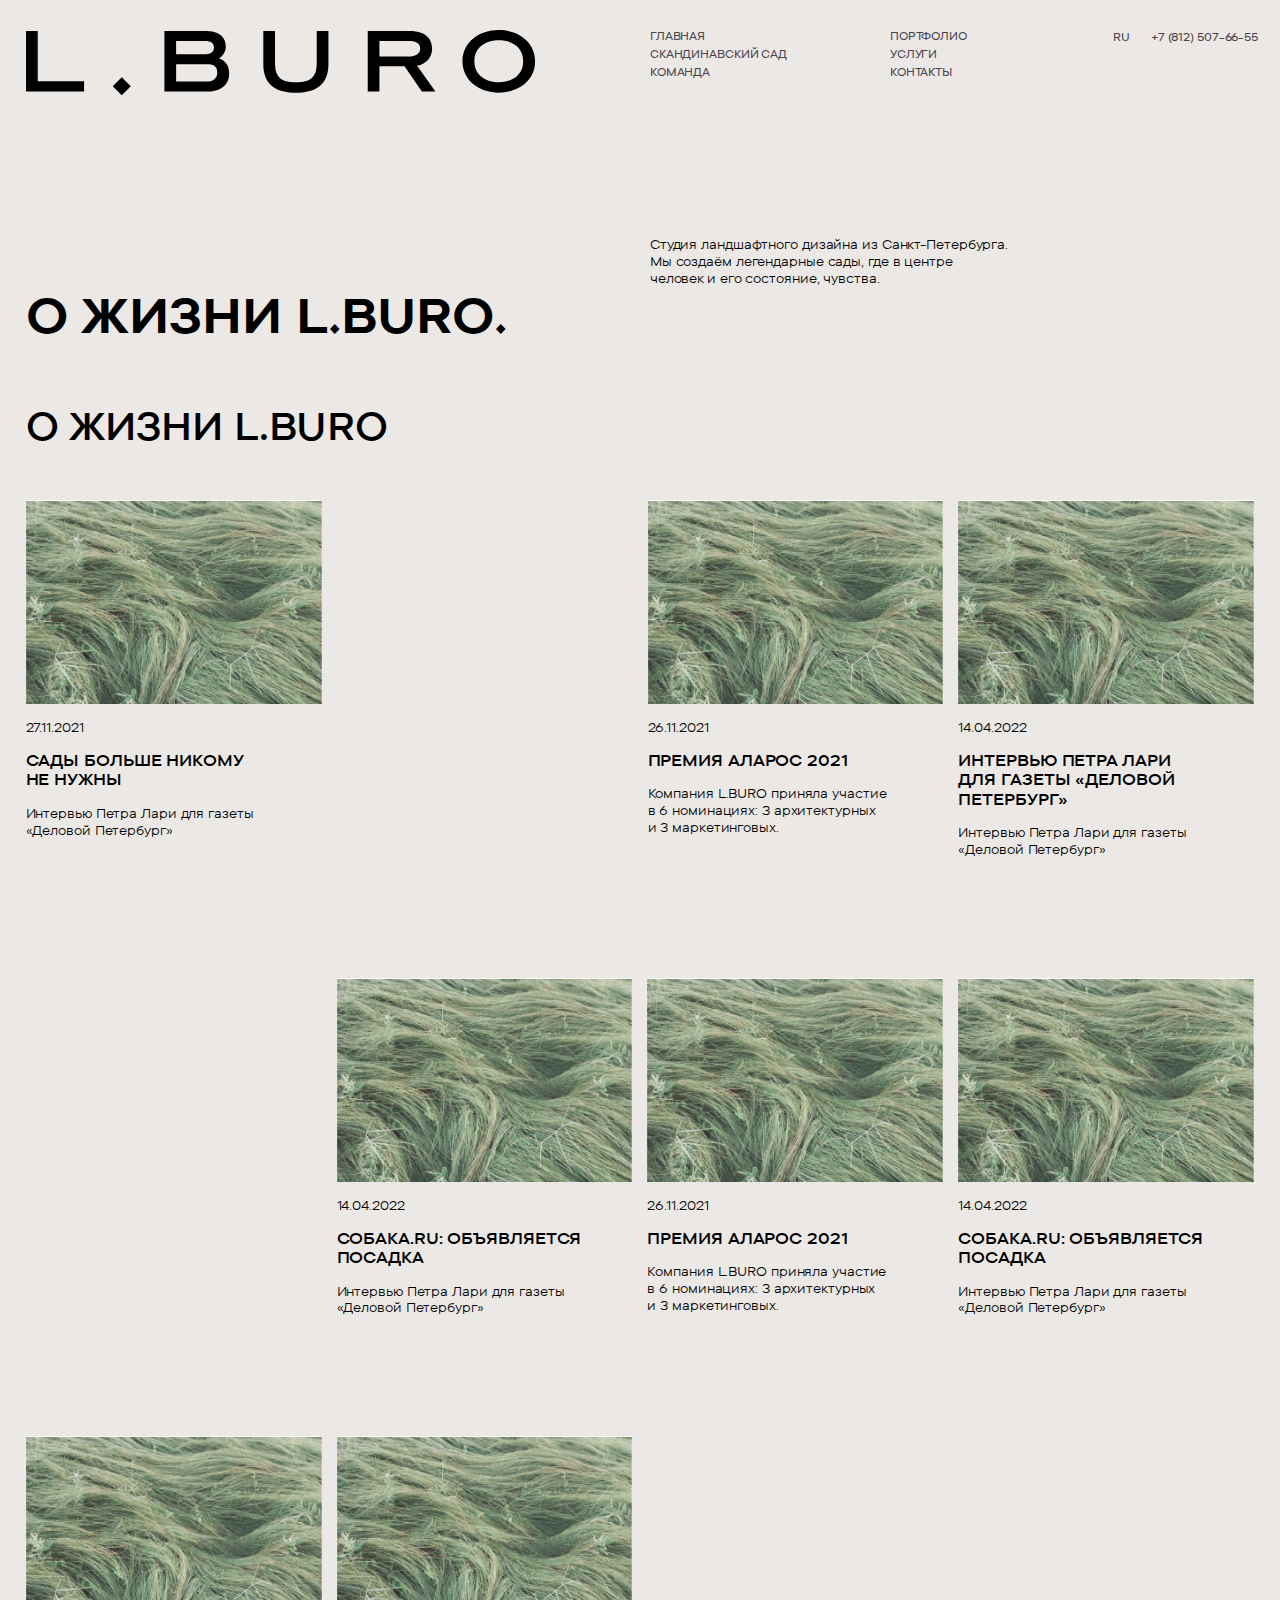
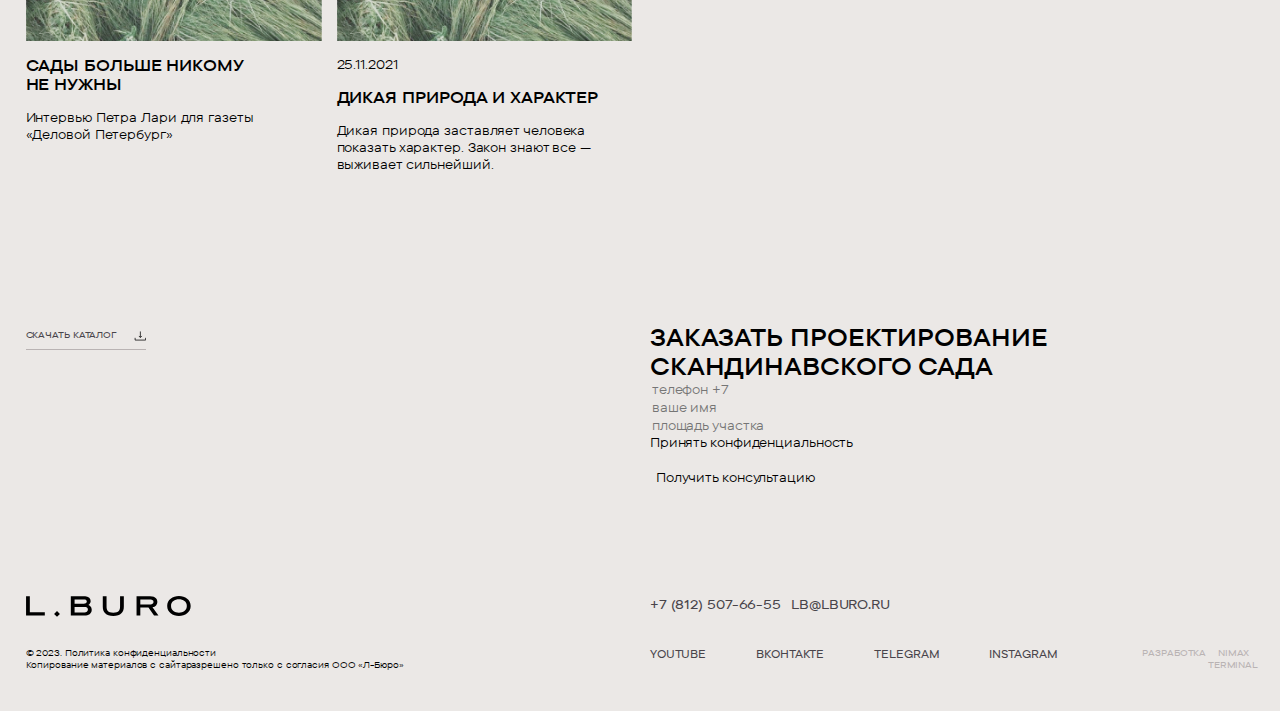
==== commit da3eca04: "fixes from prev site2" ====
--- a/about_life.html
+++ b/about_life.html
@@ -23,7 +23,6 @@
 					<div class="menu_col df fdc aifs">
 						<a class="menu_block mb-4 db fz-11 lh-120" href="portfolio.html">ПОРТФОЛИО</a>
 						<a class="menu_block mb-4 db fz-11 lh-120" href="services.html">УСЛУГИ</a>
-						<a class="menu_block mb-4 db fz-11 lh-120" href="public_spaces.html">БЛОГ</a>
 						<a class="menu_block mb-4 db fz-11 lh-120" href="contacts.html">КОНТАКТЫ</a>
 					</div>
 				</nav>
